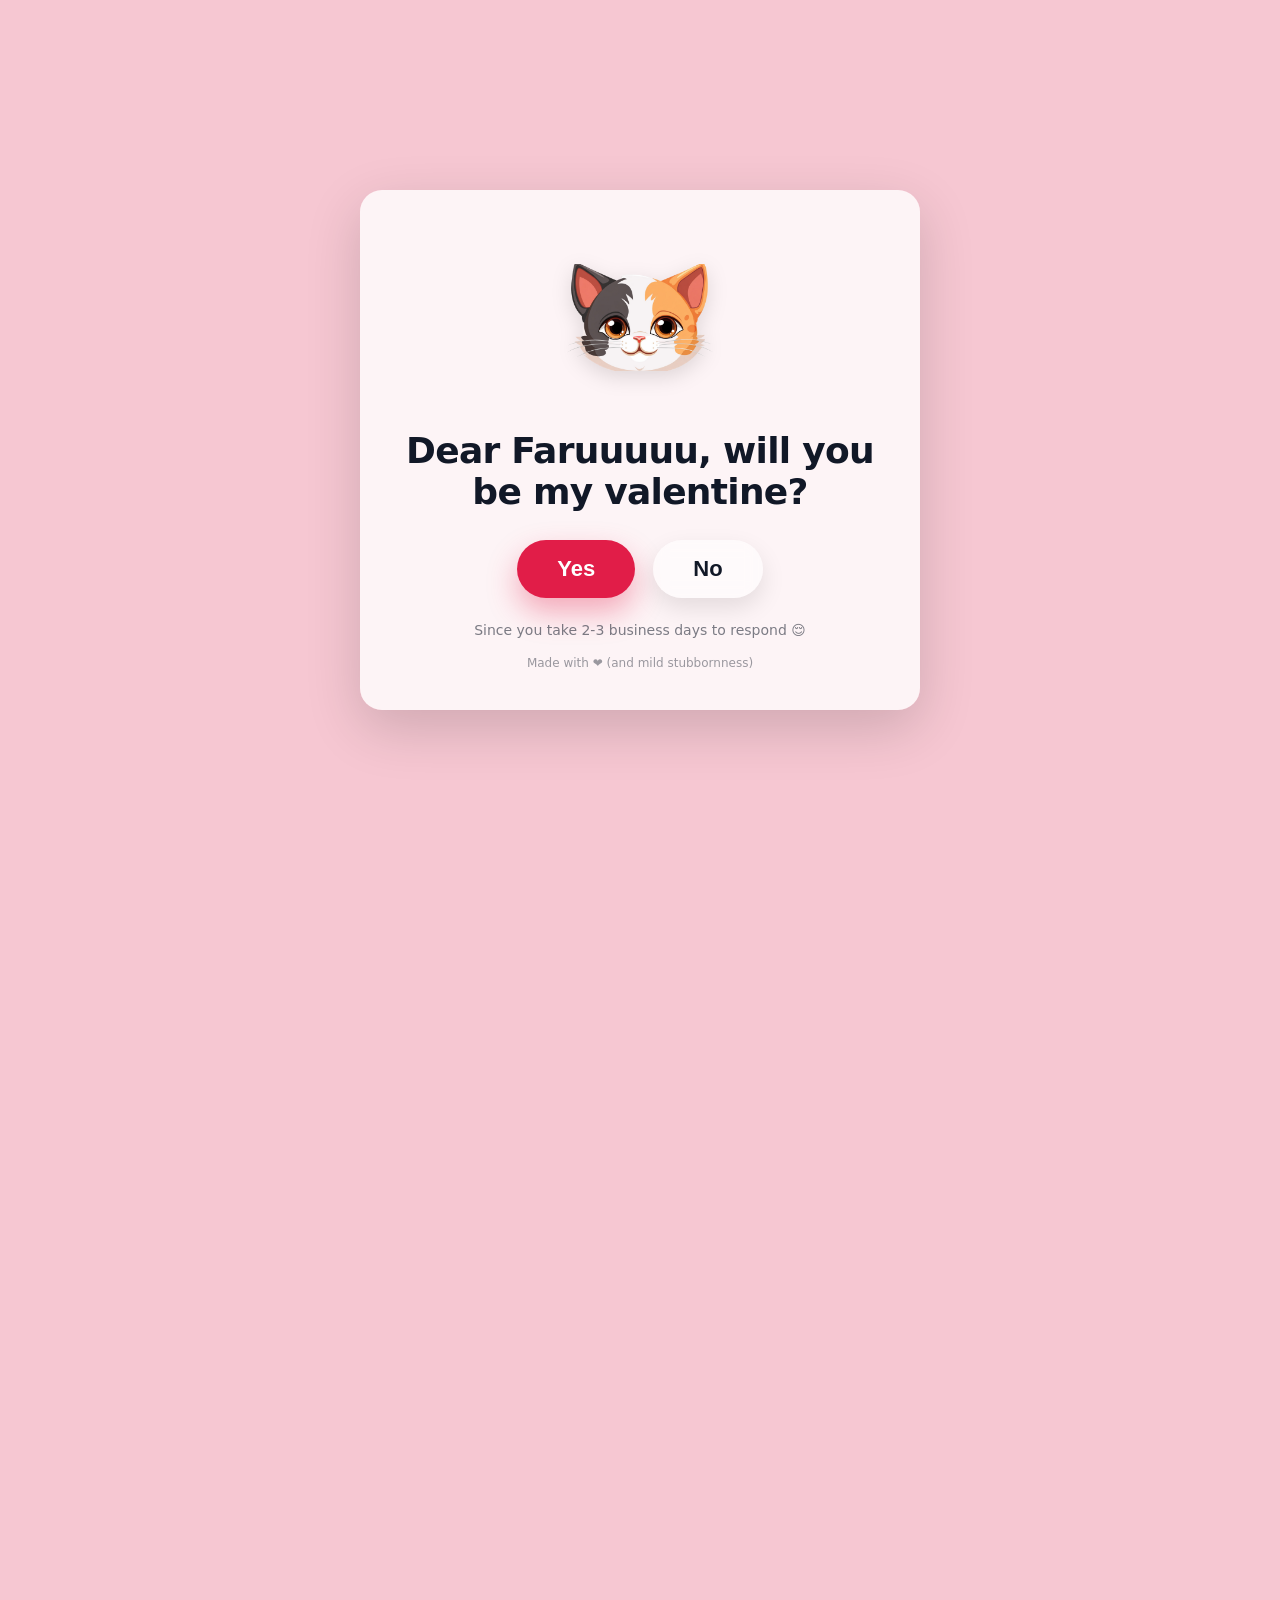
==== index.html @ 1db1b832 "Add files via upload" ====
<!doctype html>
<html lang="en">
  <head>
    <meta charset="utf-8" />
    <meta name="viewport" content="width=device-width, initial-scale=1" />
    <title>Faruuu</title>
    <link rel="stylesheet" href="styles.css" />
  </head>

  <body>
    <main class="page">
      <section class="card" id="card" aria-live="polite">
        <div class="icon" id="iconWrap" aria-hidden="true"></div>

        <p class="comment" id="comment"></p>
        <h1 class="title" id="title"></h1>

        <div class="actions" id="actions">
          <button class="btn yes" id="yesBtn" type="button">Yes</button>
          <button class="btn no" id="noBtn" type="button">No</button>
        </div>

        <p class="caption" id="caption"></p>
        <p class="footer" id="footer"></p>
      </section>

      <script
        type="text/javascript"
        async
        src="https://tenor.com/embed.js"
      ></script>
    </main>

    <canvas id="confetti" aria-hidden="true"></canvas>
    <script src="script.js"></script>
  </body>
</html>
---- styles.css ----
:root{
  --bg: #f6c7d2;
  --card: #ffffffcc;
  --shadow: rgba(0,0,0,.16);
  --text: #111827;
  --muted: rgba(17,24,39,.55);

  --yes: #e11d48;
  --yesShadow: rgba(225,29,72,.35);
  --ring: rgba(225,29,72,.30);
}

*{ box-sizing:border-box; }
html,body{ height:100%; }

body{
  margin:0;
  font-family: ui-sans-serif, system-ui, -apple-system, Segoe UI, Roboto, Arial;
  background: var(--bg);
  color: var(--text);
}

.page{
  height:100%;
  display:grid;
  place-items:center;
  padding: 18px;
}

.card{
  width: min(560px, 92vw);
  min-height: 520px;
  padding: 28px 20px 20px;
  background: var(--card);
  border-radius: 22px;
  box-shadow: 0 18px 55px var(--shadow);
  display:flex;
  flex-direction:column;
  align-items:center;
  justify-content:center;
  gap: 10px;
  position:relative;
  overflow:hidden;
}

.icon{
  width: 100%;
  display: flex;
  justify-content: center;
  align-items: center;
  margin-bottom: 6px;
  filter: drop-shadow(0 6px 10px rgba(0,0,0,.12));
}

.title{
  margin: 0 0 8px;
  text-align:center;
  font-weight: 900;
  letter-spacing: -0.02em;
  line-height: 1.15;
  font-size: clamp(26px, 5.3vw, 36px);
  padding: 0 10px;
}

.actions{
  width: min(420px, 92%);
  display:flex;
  justify-content:center;
  align-items:center;
  gap: 18px;
  padding: 10px 0 6px;
}

.btn{
  border: 0;
  cursor: pointer;
  user-select: none;
  font-weight: 900;
  transition: transform .18s ease, filter .18s ease, opacity .18s ease;
  -webkit-tap-highlight-color: transparent;
}

.btn:focus{
  outline:none;
  box-shadow: 0 0 0 4px var(--ring);
}

/* 👇 Equal-sized buttons on first screen */
.yes,
.no{
  padding: 16px 40px;
  border-radius: 999px;
  font-size: 22px;
}

/* YES */
.yes{
  background: var(--yes);
  color: white;
  box-shadow: 0 14px 30px var(--yesShadow);
}

/* NO */
.no{
  background: rgba(255,255,255,.55);
  color: var(--text);
  box-shadow: 0 10px 24px rgba(0,0,0,.10);
  backdrop-filter: blur(8px);
}

/* Mobile-safe "No" shrink/fade steps */
.no.level-0{ transform: scale(1);    opacity: 1; }
.no.level-1{ transform: scale(.92);  opacity: .85; }
.no.level-2{ transform: scale(.84);  opacity: .70; }
.no.level-3{ transform: scale(.76);  opacity: .55; }

/* YES gentle emphasis animation */
@keyframes yesPulse {
  0%   { transform: scale(1); }
  50%  { transform: scale(1.05); }
  100% { transform: scale(1); }
}

.yes.pulse{
  animation: yesPulse 1.2s ease-in-out infinite;
}

/* Tiny wiggle for No (tap feedback) */
@keyframes wiggle {
  0% { transform: translateX(0) scale(var(--s, 1)); }
  25% { transform: translateX(-3px) scale(var(--s, 1)); }
  50% { transform: translateX(3px) scale(var(--s, 1)); }
  75% { transform: translateX(-2px) scale(var(--s, 1)); }
  100% { transform: translateX(0) scale(var(--s, 1)); }
}
.wiggle{
  animation: wiggle 180ms ease;
}

.caption{
  margin: 8px 0 0;
  font-size: 14px;
  color: var(--muted);
  text-align:center;
  padding: 0 12px;
}

.footer{
  margin: 8px 0 0;
  font-size: 12px;
  color: rgba(17,24,39,.42);
  text-align:center;
  padding: 0 12px;
}

.cat-img{
  width: 160px;
  height: 160px;
  object-fit: contain;
  display: block;
}

.comment{
  margin: 0 0 6px;
  font-size: 18px;
  font-weight: 700;
  color: rgba(17,24,39,.65);
  text-align: center;
}
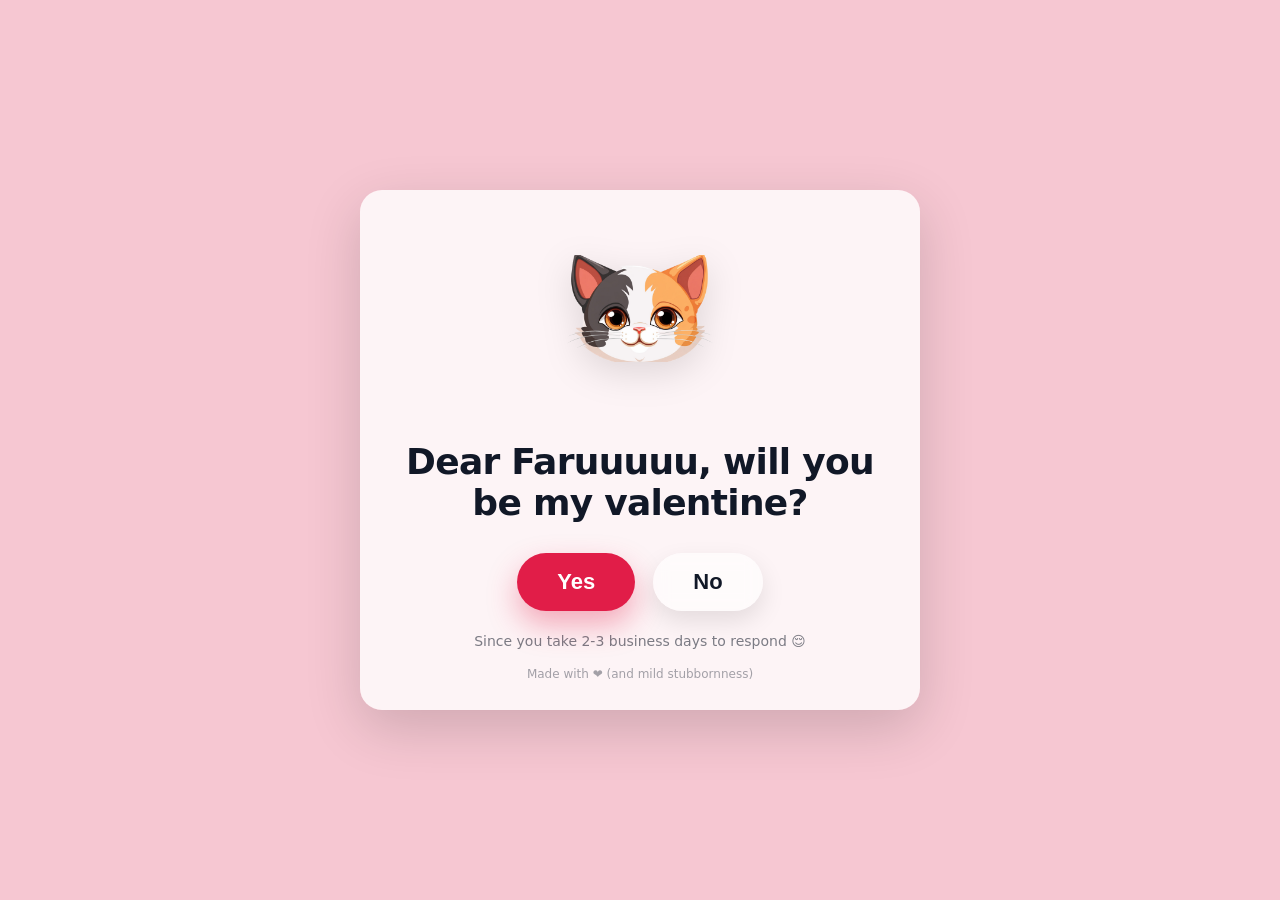
==== commit 38ad4747: "Add files via upload Iteration 2" ====
--- a/index.html
+++ b/index.html
@@ -9,26 +9,23 @@
 
   <body>
     <main class="page">
-      <section class="card" id="card" aria-live="polite">
+      <section class="card" aria-live="polite">
         <div class="icon" id="iconWrap" aria-hidden="true"></div>
 
         <p class="comment" id="comment"></p>
+
         <h1 class="title" id="title"></h1>
 
-        <div class="actions" id="actions">
+        <!-- 4) buttons -->
+        <div class="actions">
           <button class="btn yes" id="yesBtn" type="button">Yes</button>
           <button class="btn no" id="noBtn" type="button">No</button>
         </div>
 
+        <!-- 5) caption + footer -->
         <p class="caption" id="caption"></p>
         <p class="footer" id="footer"></p>
       </section>
-
-      <script
-        type="text/javascript"
-        async
-        src="https://tenor.com/embed.js"
-      ></script>
     </main>
 
     <canvas id="confetti" aria-hidden="true"></canvas>
--- a/styles.css
+++ b/styles.css
@@ -38,18 +38,36 @@
   flex-direction:column;
   align-items:center;
   justify-content:center;
-  gap: 10px;
+  gap: 12px;
   position:relative;
   overflow:hidden;
 }
 
+.comment{
+  margin: 0;
+  font-size: 18px;
+  font-weight: 800;
+  color: rgba(17,24,39,.62);
+  text-align:center;
+  padding: 0 10px;
+  min-height: 22px;   /* 👈 reserves one line */
+
+}
+
 .icon{
   width: 100%;
-  display: flex;
-  justify-content: center;
-  align-items: center;
-  margin-bottom: 6px;
-  filter: drop-shadow(0 6px 10px rgba(0,0,0,.12));
+  display:flex;
+  justify-content:center;
+  align-items:center;
+  margin: 2px 0 6px;
+  filter: drop-shadow(0 10px 18px rgba(0,0,0,.12));
+}
+
+.cat-img{
+  width: 160px;
+  height: 160px;
+  object-fit: contain;
+  display:block;
 }
 
 .title{
@@ -58,7 +76,7 @@
   font-weight: 900;
   letter-spacing: -0.02em;
   line-height: 1.15;
-  font-size: clamp(26px, 5.3vw, 36px);
+  font-size: clamp(26px, 5.3vw, 36px); /* ⬅️ original */
   padding: 0 10px;
 }
 
@@ -68,7 +86,7 @@
   justify-content:center;
   align-items:center;
   gap: 18px;
-  padding: 10px 0 6px;
+  padding: 10px 0 2px;
 }
 
 .btn{
@@ -85,7 +103,7 @@
   box-shadow: 0 0 0 4px var(--ring);
 }
 
-/* 👇 Equal-sized buttons on first screen */
+/* Equal base size */
 .yes,
 .no{
   padding: 16px 40px;
@@ -96,36 +114,41 @@
 /* YES */
 .yes{
   background: var(--yes);
-  color: white;
+  color: #fff;
   box-shadow: 0 14px 30px var(--yesShadow);
+}
+
+/* YES scale levels (applied via JS) */
+.yes.yes-0{ transform: scale(1); }
+.yes.yes-1{ transform: scale(1.03); }
+.yes.yes-2{ transform: scale(1.06); }
+.yes.yes-3{ transform: scale(1.09); }
+
+/* Optional pulse (only step 0) */
+@keyframes yesPulse {
+  0%   { filter: brightness(1); }
+  50%  { filter: brightness(1.07); }
+  100% { filter: brightness(1); }
+}
+.yes.pulse{
+  animation: yesPulse 1.2s ease-in-out infinite;
 }
 
 /* NO */
 .no{
-  background: rgba(255,255,255,.55);
+  background: rgba(255,255,255,.60);
   color: var(--text);
   box-shadow: 0 10px 24px rgba(0,0,0,.10);
   backdrop-filter: blur(8px);
 }
 
-/* Mobile-safe "No" shrink/fade steps */
+/* No shrink/fade levels */
 .no.level-0{ transform: scale(1);    opacity: 1; }
 .no.level-1{ transform: scale(.92);  opacity: .85; }
 .no.level-2{ transform: scale(.84);  opacity: .70; }
 .no.level-3{ transform: scale(.76);  opacity: .55; }
 
-/* YES gentle emphasis animation */
-@keyframes yesPulse {
-  0%   { transform: scale(1); }
-  50%  { transform: scale(1.05); }
-  100% { transform: scale(1); }
-}
-
-.yes.pulse{
-  animation: yesPulse 1.2s ease-in-out infinite;
-}
-
-/* Tiny wiggle for No (tap feedback) */
+/* Tiny wiggle for No tap feedback */
 @keyframes wiggle {
   0% { transform: translateX(0) scale(var(--s, 1)); }
   25% { transform: translateX(-3px) scale(var(--s, 1)); }
@@ -143,28 +166,82 @@
   color: var(--muted);
   text-align:center;
   padding: 0 12px;
-}
+
+}
+
+
 
 .footer{
-  margin: 8px 0 0;
+  margin: 6px 0 0;
   font-size: 12px;
-  color: rgba(17,24,39,.42);
+  color: rgba(17,24,39,.38);
   text-align:center;
   padding: 0 12px;
 }
 
-.cat-img{
-  width: 160px;
-  height: 160px;
-  object-fit: contain;
-  display: block;
-}
-
-.comment{
-  margin: 0 0 6px;
-  font-size: 18px;
-  font-weight: 700;
-  color: rgba(17,24,39,.65);
-  text-align: center;
-}
-
+/* Confetti canvas */
+#confetti{
+  position: fixed;
+  inset: 0;
+  width: 100%;
+  height: 100%;
+  pointer-events:none;
+}
+
+@keyframes yesPulse {
+  0%   { transform: scale(1); }
+  50%  { transform: scale(1.05); }
+  100% { transform: scale(1); }
+}
+
+.yes.pulse {
+  animation: yesPulse 1.1s ease-in-out infinite;
+}
+
+@keyframes yesGlow {
+  0% {
+    box-shadow:
+      0 0 0 0 rgba(225, 29, 72, 0.45),
+      0 0 0 0 rgba(225, 29, 72, 0.35);
+  }
+  60% {
+    box-shadow:
+      0 0 0 14px rgba(225, 29, 72, 0),
+      0 0 0 26px rgba(225, 29, 72, 0);
+  }
+  100% {
+    box-shadow:
+      0 0 0 0 rgba(225, 29, 72, 0),
+      0 0 0 0 rgba(225, 29, 72, 0);
+  }
+}
+
+.yes.glow {
+  animation: yesGlow 1.6s ease-out infinite;
+}
+
+
+@keyframes yesPulseGlow {
+  0% {
+    transform: scale(1);
+    box-shadow:
+      0 14px 30px rgba(225, 29, 72, 0.35),
+      0 0 0 0 rgba(225, 29, 72, 0.35);
+  }
+  50% {
+    transform: scale(1.07);
+    box-shadow:
+      0 16px 34px rgba(225, 29, 72, 0.40),
+      0 0 0 14px rgba(225, 29, 72, 0);
+  }
+  100% {
+    transform: scale(1);
+    box-shadow:
+      0 14px 30px rgba(225, 29, 72, 0.35),
+      0 0 0 0 rgba(225, 29, 72, 0);
+  }
+}
+
+.yes.pulseglow {
+  animation: yesPulseGlow 1.4s ease-in-out infinite;
+}
